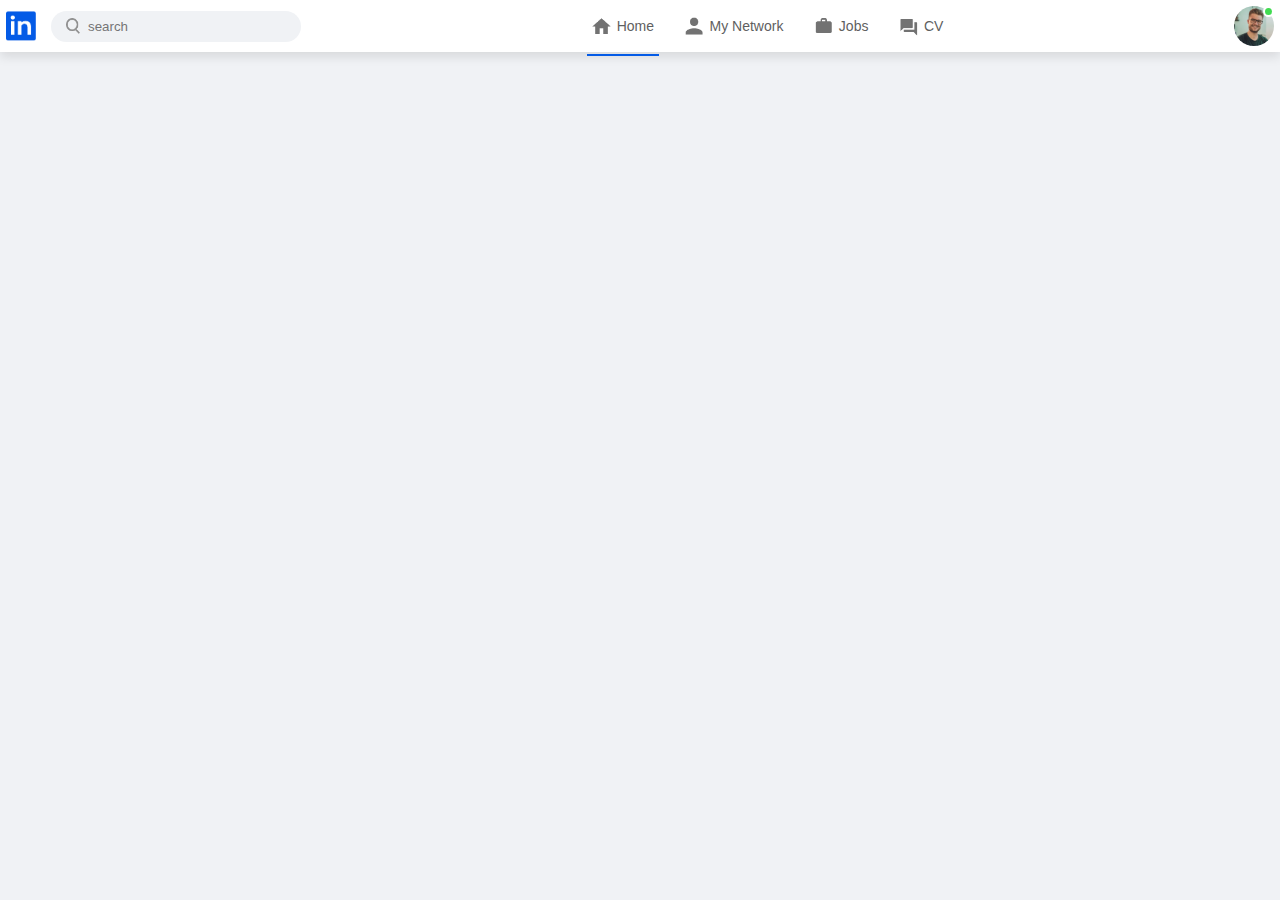
==== index.html @ 0d98f4b8 "Add files via upload" ====
<!DOCTYPE html>
<html lang="en">
<head>
    <meta charset="UTF-8">
    <meta name="viewport" content="width=device-width, initial-scale=1.0">
    <title>Pro Connector</title>
    <link rel="stylesheet" href="styles.css">
</head>
<body>
    <nav class="navbar">
    
    <div class="navbar-left">
        
        <a href="index.html"class="logo"><img src="images//logo.png" alt=""></a>
        <div class="search-box">
            <img src="images/search.png" alt="">
            <input type="text" placeholder="search">

        </div>
    </div>
    <div class="navbar-center">
        <ul>
            <li><a href="#" class="active-link" > <img src="images/home.png" alt="">Home</a></li>
            <li><a href="#" > <img src="images/network.png" alt="">My Network</a></li>
            <li><a href="#" > <img src="images/jobs.png" alt="">Jobs</a></li>
            <li><a href="#" > <img src="images/message.png" alt="">CV</a></li>
        </ul>
    </div>
    <div class="navbar-right">
        <div class="online">
        <img src="images/user-1.png" class="nav-profile-img" alt="">
    </div>
    </div> 
</nav>
    
    
</body>
</html>
---- styles.css ----
* {
    font-family: 'Poppins', sans-serif;
    box-sizing: border-box;
    margin: 0;
    padding: 0;
}

body{
    background-color: #f0f2f5;
    color: #5f5f5f;

}

a{
    text-decoration: none;
    color: #5f5f5f;
}

.navbar{
    display: flex;
    align-items: center;
    justify-content: space-between;
    background-color: #fff;
    position: sticky;
    padding: 6px 6px;
    top: 0;
    z-index: 100;
    box-shadow: 0 5px 10px rgba(0, 0, 0, 0.1);
}

.logo img{
    width: 30px;
    display: block;
    margin-right: 15px;
}

.navbar-center ul li{
    display: inline-block;
    list-style: none;

}

.navbar-center ul li a{
    display: flex;
    align-items: center;
    font-size: 14px;
    margin: 5px 8px;
    padding-right: 5px;
    position: relative;
}


.navbar-center ul li a::after{
    content: '';
    width: 0;
    height:2px;
    background: #045be6;
    position: absolute;
    bottom: -15px;
    transition: width 0.3s;
}

.navbar-center ul li a:hover::after,
.navbar-center ul li a.active-link::after{
    width: 100%;
}

.navbar-center ul li a:hover::after{
    width: 100px;
}












.navbar-center ul li a img{
    width: 30px;
}

.nav-profile-img{
    width: 40px;
    border-radius: 50%;
    display: block;
    cursor: pointer;
    position: relative;

}

.online{
    position: relative;
}

.online::after{
    content: '';
    width: 7px;
    height: 7px;
    border: 2px solid #fff ;
    border-radius: 50%;
    right: 0px;
    top: 0px;
    background: #41db51 ;
    position: absolute;
}

.search-box{
    background-color: #f0f2f5;
    width: 250px;
    border-radius: 20px;
    display: flex;
    align-items: center;
    padding: 0 15px;

}

.search-box img
{
    width: 14px ;

}

.search-box input{
    width: 100px;
    background: transparent;
    padding: 8px;
    outline: none;
    border: none;
}


.navbar-left{
    display: flex;
    align-items: center;
}
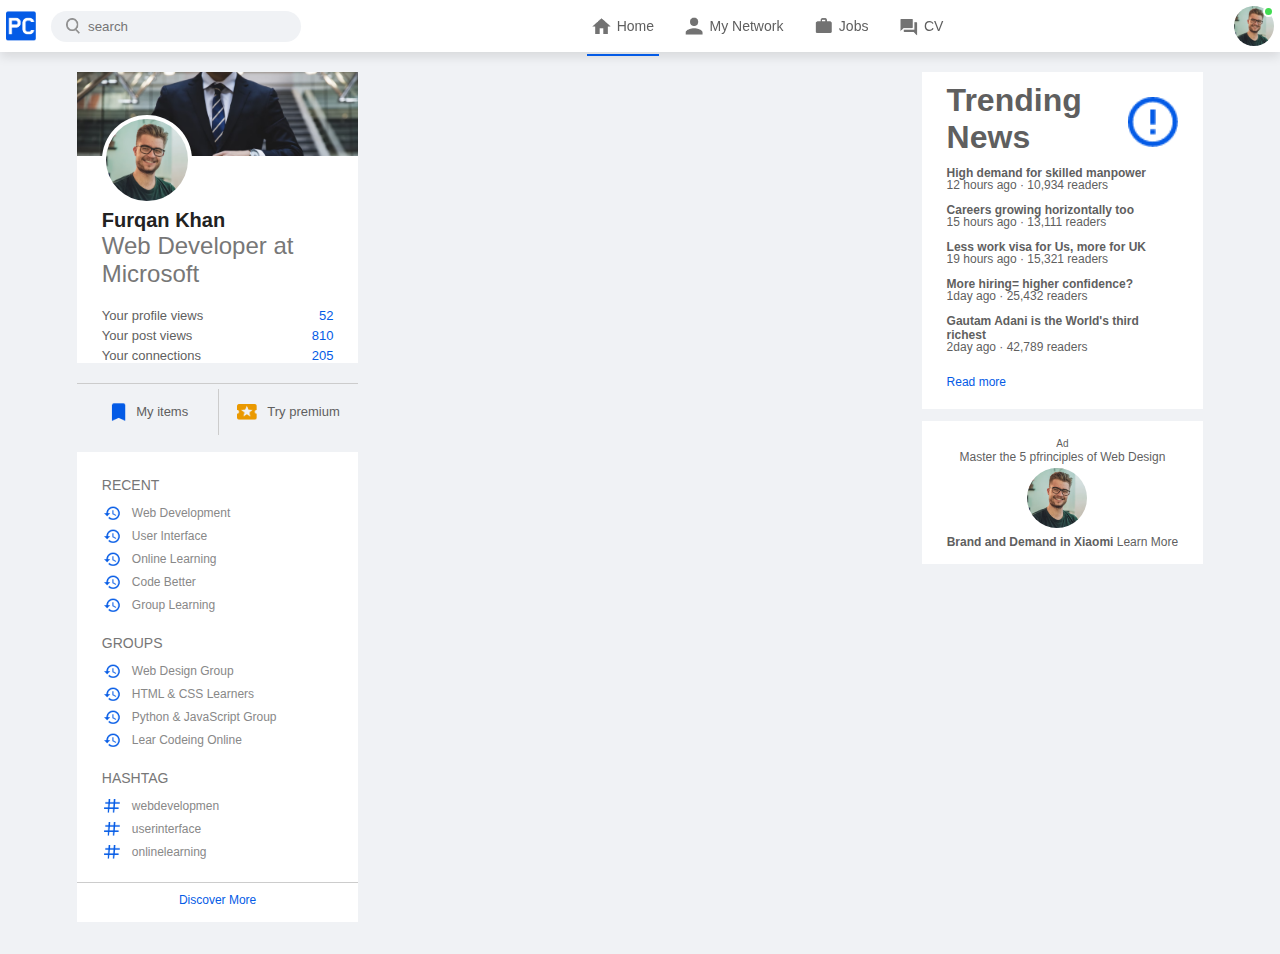
==== commit 2b9dcb46: "Initial commit" ====
--- a/index.html
+++ b/index.html
@@ -1,38 +1,152 @@
-<!DOCTYPE html>
-<html lang="en">
-<head>
-    <meta charset="UTF-8">
-    <meta name="viewport" content="width=device-width, initial-scale=1.0">
-    <title>Pro Connector</title>
-    <link rel="stylesheet" href="styles.css">
-</head>
-<body>
-    <nav class="navbar">
-    
-    <div class="navbar-left">
-        
-        <a href="index.html"class="logo"><img src="images//logo.png" alt=""></a>
-        <div class="search-box">
-            <img src="images/search.png" alt="">
-            <input type="text" placeholder="search">
-
-        </div>
-    </div>
-    <div class="navbar-center">
-        <ul>
-            <li><a href="#" class="active-link" > <img src="images/home.png" alt="">Home</a></li>
-            <li><a href="#" > <img src="images/network.png" alt="">My Network</a></li>
-            <li><a href="#" > <img src="images/jobs.png" alt="">Jobs</a></li>
-            <li><a href="#" > <img src="images/message.png" alt="">CV</a></li>
-        </ul>
-    </div>
-    <div class="navbar-right">
-        <div class="online">
-        <img src="images/user-1.png" class="nav-profile-img" alt="">
-    </div>
-    </div> 
-</nav>
-    
-    
-</body>
+<!DOCTYPE html>
+<html lang="en">
+<head>
+    <meta charset="UTF-8">
+    <meta name="viewport" content="width=device-width, initial-scale=1.0">
+    <title>Pro Connector</title>
+    <link rel="icon" href="./images/icon-logo.png">
+    <link rel="stylesheet" href="styles.css">
+    
+</head>
+<body>
+    <nav class="navbar">
+    
+    <div class="navbar-left">
+        
+        <a href="index.html"class="logo"><img src="images//logo.png" alt=""></a>
+        <div class="search-box">
+            <img src="images/search.png" alt="">
+            <input type="text" placeholder="search">
+
+        </div>  
+    </div>
+    <div class="navbar-center">
+        <ul>
+            <li><a href="#" class="active-link" > <img src="images/home.png" alt="">Home</a></li>
+            <li><a href="#" > <img src="images/network.png" alt="">My Network</a></li>
+            <li><a href="#" > <img src="images/jobs.png" alt="">Jobs</a></li>
+            <li><a href="#" > <img src="images/message.png" alt="">CV</a></li>
+        </ul>
+    </div>
+    <div class="navbar-right">
+        <div class="online">
+        <img src="images/user-1.png" class="nav-profile-img" alt="">
+    </div>
+    </div> 
+</nav>
+
+
+<!-- ...........NavBAr Closed............... -->
+
+
+
+<div class="container">
+
+    <div class="left-sidebar">
+  
+    <div class="sidebar-profile-box">
+        <img src="images/cover-pic.png" width="100%" alt="">
+        <div class="sidebar-profile-info">
+            <img src="images/user-1.png" alt="">
+        <h1>Furqan Khan</h1> 
+        <h3>Web Developer at Microsoft</h3> 
+        <ul>
+            <li>Your profile views <span>52</span></li>
+            <li>Your post views <span>810</span></li>
+            <li>Your connections  <span>205 </span></li>
+        </ul>
+      </div>
+    </div>
+
+    <div class="sidebar-profile-link">
+        <a href="#"><img src="images/items.png" alt=""> My items</a>
+        <a href="#"><img src="images/premium.png" alt=""> Try premium</a>
+        
+    </div>
+
+
+    <div class="sidebar-activity">
+        <h3>RECENT</h3>
+        <a href="#"> <img src="images/recent.png" alt="">Web Development</a>
+        <a href="#"> <img src="images/recent.png" alt="">User Interface</a>
+        <a href="#"> <img src="images/recent.png" alt="">Online Learning</a>
+        <a href="#"> <img src="images/recent.png" alt="">Code Better</a>
+        <a href="#"> <img src="images/recent.png" alt="">Group Learning</a>
+        <h3>GROUPS</h3>
+        <a href="#"> <img src="images/recent.png" alt="">Web Design Group</a>
+        <a href="#"> <img src="images/recent.png" alt="">HTML & CSS Learners</a>
+        <a href="#"> <img src="images/recent.png" alt="">Python & JavaScript Group</a>
+        <a href="#"> <img src="images/recent.png" alt="">Lear Codeing Online</a>
+
+        <h3>HASHTAG</h3>
+        <a href="#"> <img src="images/hashtag.png" alt="">webdevelopmen</a>
+        <a href="#"> <img src="images/hashtag.png" alt="">userinterface</a>
+        <a href="#"> <img src="images/hashtag.png" alt="">onlinelearning</a>
+
+       <div class="discover-more-link">
+        <a href="#">Discover More</a>
+       </div>
+        
+    </div>
+        
+
+
+
+    </div>
+    <div class="main-content"></div>
+
+    <div class="right-sidebar">
+        <div class="sidebar-news">
+            <img src="images/more.png" alt="" class="info-icon">
+            <h1>Trending News</h1>
+            <a href="#">High demand for skilled manpower</a>
+            <span>12 hours ago &middot; 10,934 readers</span>
+            
+
+            <a href="#">Careers growing horizontally too</a>
+            <span>15 hours ago &middot; 13,111 readers</span>
+
+            <a href="#">Less work visa for Us, more for UK</a>
+            <span>19 hours ago &middot; 15,321 readers</span>
+            
+            <a href="#">More hiring= higher confidence?</a>
+            <span>1day ago &middot; 25,432 readers</span>
+
+            <a href="#">Gautam Adani is the World's third richest</a>
+            <span>2day ago &middot; 42,789 readers</span>
+
+
+            <a href="#" class="read-more-link">Read more</a>
+
+        </div>
+          <div class="sidebar-ad">
+
+            <small>Ad</small>
+            <p>Master the 5 pfrinciples of Web Design</p>
+            <div>
+                <img src="images/user-1.png" alt="">
+                <img src="images/mi.png" alt="">
+            </div>
+            <b>Brand and Demand in Xiaomi</b>
+            <a href="#" class="ad-link">Learn More</a>
+          </div>
+
+    </div>
+</div>
+
+
+
+
+
+
+
+
+
+
+
+
+
+    
+    
+</body>
 </html>--- a/styles.css
+++ b/styles.css
@@ -1,170 +1,375 @@
-* {
-    font-family: 'Poppins', sans-serif;
-    box-sizing: border-box;
-    margin: 0;
-    padding: 0;
-}
-
-body{
-    background-color: #f0f2f5;
-    color: #5f5f5f;
-
-}
-
-a{
-    text-decoration: none;
-    color: #5f5f5f;
-}
-
-.navbar{
-    display: flex;
-    align-items: center;
-    justify-content: space-between;
-    background-color: #fff;
-    position: sticky;
-    padding: 6px 6px;
-    top: 0;
-    z-index: 100;
-    box-shadow: 0 5px 10px rgba(0, 0, 0, 0.1);
-}
-
-.logo img{
-    width: 30px;
-    display: block;
-    margin-right: 15px;
-}
-
-.navbar-center ul li{
-    display: inline-block;
-    list-style: none;
-
-}
-
-.navbar-center ul li a{
-    display: flex;
-    align-items: center;
-    font-size: 14px;
-    margin: 5px 8px;
-    padding-right: 5px;
-    position: relative;
-}
-
-
-.navbar-center ul li a::after{
-    content: '';
-    width: 0;
-    height:2px;
-    background: #045be6;
-    position: absolute;
-    bottom: -15px;
-    transition: width 0.3s;
-}
-
-.navbar-center ul li a:hover::after,
-.navbar-center ul li a.active-link::after{
-    width: 100%;
-}
-
-.navbar-center ul li a:hover::after{
-    width: 100px;
-}
-
-
-
-
-
-
-
-
-
-
-
-
-.navbar-center ul li a img{
-    width: 30px;
-}
-
-.nav-profile-img{
-    width: 40px;
-    border-radius: 50%;
-    display: block;
-    cursor: pointer;
-    position: relative;
-
-}
-
-.online{
-    position: relative;
-}
-
-.online::after{
-    content: '';
-    width: 7px;
-    height: 7px;
-    border: 2px solid #fff ;
-    border-radius: 50%;
-    right: 0px;
-    top: 0px;
-    background: #41db51 ;
-    position: absolute;
-}
-
-.search-box{
-    background-color: #f0f2f5;
-    width: 250px;
-    border-radius: 20px;
-    display: flex;
-    align-items: center;
-    padding: 0 15px;
-
-}
-
-.search-box img
-{
-    width: 14px ;
-
-}
-
-.search-box input{
-    width: 100px;
-    background: transparent;
-    padding: 8px;
-    outline: none;
-    border: none;
-}
-
-
-.navbar-left{
-    display: flex;
-    align-items: center;
-}
-
-
-
-
-
-
-
-
-
-
-
-
-
-
-
- 
-
-
-
-
-
-
-
-
-
-
-
-
-
-
+* {
+    font-family: 'Poppins', sans-serif;
+    box-sizing: border-box;
+    margin: 0;
+    padding: 0;
+}
+
+body{
+    background-color: #f0f2f5;
+    color: #5f5f5f;
+
+}
+
+a{
+    text-decoration: none;
+    color: #5f5f5f;
+}
+
+.navbar{
+    display: flex;
+    align-items: center;
+    justify-content: space-between;
+    background-color: #fff;
+    position: sticky;
+    padding: 6px 6px;
+    top: 0;
+    z-index: 100;
+    box-shadow: 0 5px 10px rgba(0, 0, 0, 0.1);
+}
+
+.logo img{
+    width: 30px;
+    display: block;
+    margin-right: 15px;
+}
+
+.navbar-center ul li{
+    display: inline-block;
+    list-style: none;
+
+}
+
+.navbar-center ul li a{
+    display: flex;
+    align-items: center;
+    font-size: 14px;
+    margin: 5px 8px;
+    padding-right: 5px;
+    position: relative;
+}
+
+
+.navbar-center ul li a::after{
+    content: '';
+    width: 0;
+    height:2px;
+    background: #045be6;
+    position: absolute;
+    bottom: -15px;
+    transition: width 0.3s;
+}
+
+.navbar-center ul li a:hover::after,
+.navbar-center ul li a.active-link::after{
+    width: 100%;
+}
+
+.navbar-center ul li a:hover::after{
+    width: 100px;
+}
+
+
+
+
+
+
+
+
+
+
+
+
+.navbar-center ul li a img{
+    width: 30px;
+}
+
+.nav-profile-img{
+    width: 40px;
+    border-radius: 50%;
+    display: block;
+    cursor: pointer;
+    position: relative;
+
+}
+
+.online{
+    position: relative;
+}
+
+.online::after{
+    content: '';
+    width: 7px;
+    height: 7px;
+    border: 2px solid #fff ;
+    border-radius: 50%;
+    right: 0px;
+    top: 0px;
+    background: #41db51 ;
+    position: absolute;
+}
+
+.search-box{
+    background-color: #f0f2f5;
+    width: 250px;
+    border-radius: 20px;
+    display: flex;
+    align-items: center;
+    padding: 0 15px;
+
+}
+
+.search-box img
+{
+    width: 14px ;
+
+}
+
+.search-box input{
+    width: 100px;
+    background: transparent;
+    padding: 8px;
+    outline: none;
+    border: none;
+}
+
+
+.navbar-left{
+    display: flex;
+    align-items: center;
+}
+
+
+
+
+.container{
+    padding: 20px 6%;
+    display: flex;
+    flex-wrap: wrap;
+    justify-content: space-between;
+}
+
+
+.left-sidebar{
+    flex-basis:25%;
+    align-self:flex-start ;
+
+}
+
+.sidebar-profile-box{
+    background: #fff;      
+
+}
+
+.sidebar-profile-info{
+    padding: 0 25px;
+}
+
+.sidebar-profile-info img{
+    width: 90px;
+    border-radius: 50%;
+    background: #fff;
+    padding: 4px;
+    margin-top: -45px;
+}
+
+.sidebar-profile-info h1 {
+    font-size: 20px;
+    font-weight: 600;
+    color: #222;
+}
+
+.sidebar-profile-info h3{
+    font-size: 24px;
+    font-weight: 500;
+    color: #777;
+}
+
+.sidebar-profile-info ul {
+    list-style: none;
+    margin: 20px 0;
+}
+
+.sidebar-profile-info ul li{
+    width:100%;
+    margin:5px 0;
+    font-size: 13px;
+
+}
+
+
+.sidebar-profile-info ul li span{
+    float: right;
+    color: #045be6;
+
+} 
+
+.sidebar-profile-link{
+    display: flex;
+    align-items: center;
+    border-top:1px solid #ccc;
+
+}
+
+
+.sidebar-profile-link a{
+    flex-basis: 50%;
+    display: flex;
+    align-items: center;
+    justify-content: center;
+    padding: 15px 0;
+    font-size: 13px;
+    border-left: 1px solid #ccc;
+
+}
+
+
+.sidebar-profile-link a:first-child{
+    border-left: 0px;
+}
+
+.sidebar-profile-link a img{
+    width: 20px;
+    margin-right: 10px;
+
+}
+
+
+
+.sidebar-activity{
+    background: #fff;
+    padding: 5px 25px;
+    margin: 12px 0;
+}
+
+.sidebar-activity h3{
+    color: #777;
+    font-size: 14px;
+    font-weight: 500;
+    margin: 20px 0 10px;
+}
+
+.sidebar-activity a{
+    display: flex;
+    align-items: center;
+    font-size: 12px;
+    font-weight: 500;
+    color: #888;
+    margin: 3px 0;
+
+}
+
+.sidebar-activity a img{
+    width: 20px;
+    margin-right: 10px;
+}
+
+.discover-more-link{
+    border-top: 1px solid #ccc;
+    text-align: center;
+    margin-top: 20px;
+    margin-left: -25px;
+    margin-right: -25px;
+}
+
+.discover-more-link a{
+    color:#045be6 ;
+    display: inline-block;
+    margin: 10px 0;
+}
+
+
+
+
+
+
+
+.right-sidebar{
+    flex-basis:25%;
+    align-self:flex-start ;
+
+}
+
+.sidebar-news{
+    background: #fff;
+    padding: 10px 25px;
+}
+
+
+.info-icon{
+    width: 50px;
+    float: right;
+    margin-top: 15px;
+}
+
+.sidebar-news h3{
+    font-size: 18px;
+    font-weight: 600;
+    color: #333;
+    margin: 10px 0 30px;
+
+}
+
+
+.sidebar-news a{
+    display: block;
+    font-size: 12px;
+    font-weight: 600;
+    margin-top: 10px;
+    margin-bottom: -5px;
+       
+}
+
+.sidebar-news span{
+    font-size: 12px;
+}
+
+.sidebar-news .read-more-link{
+    color: #045be6;
+    font-weight: 500;
+    margin: 20px 0 10px;
+}
+
+.sidebar-ad{
+    background: #fff;
+    padding: 15px 25px;
+    text-align: center;
+    margin: 12px 0;
+    font-size: 12px;
+}
+
+.sidebar-ad img{
+    width: 60px;
+    border-radius: 50%;
+    margin: 4px;
+}
+
+
+
+
+
+
+
+
+
+
+
+
+ 
+
+
+
+
+
+.main-content{
+    flex-basis: 47%;
+}
+
+
+
+
+
+
+
+
+
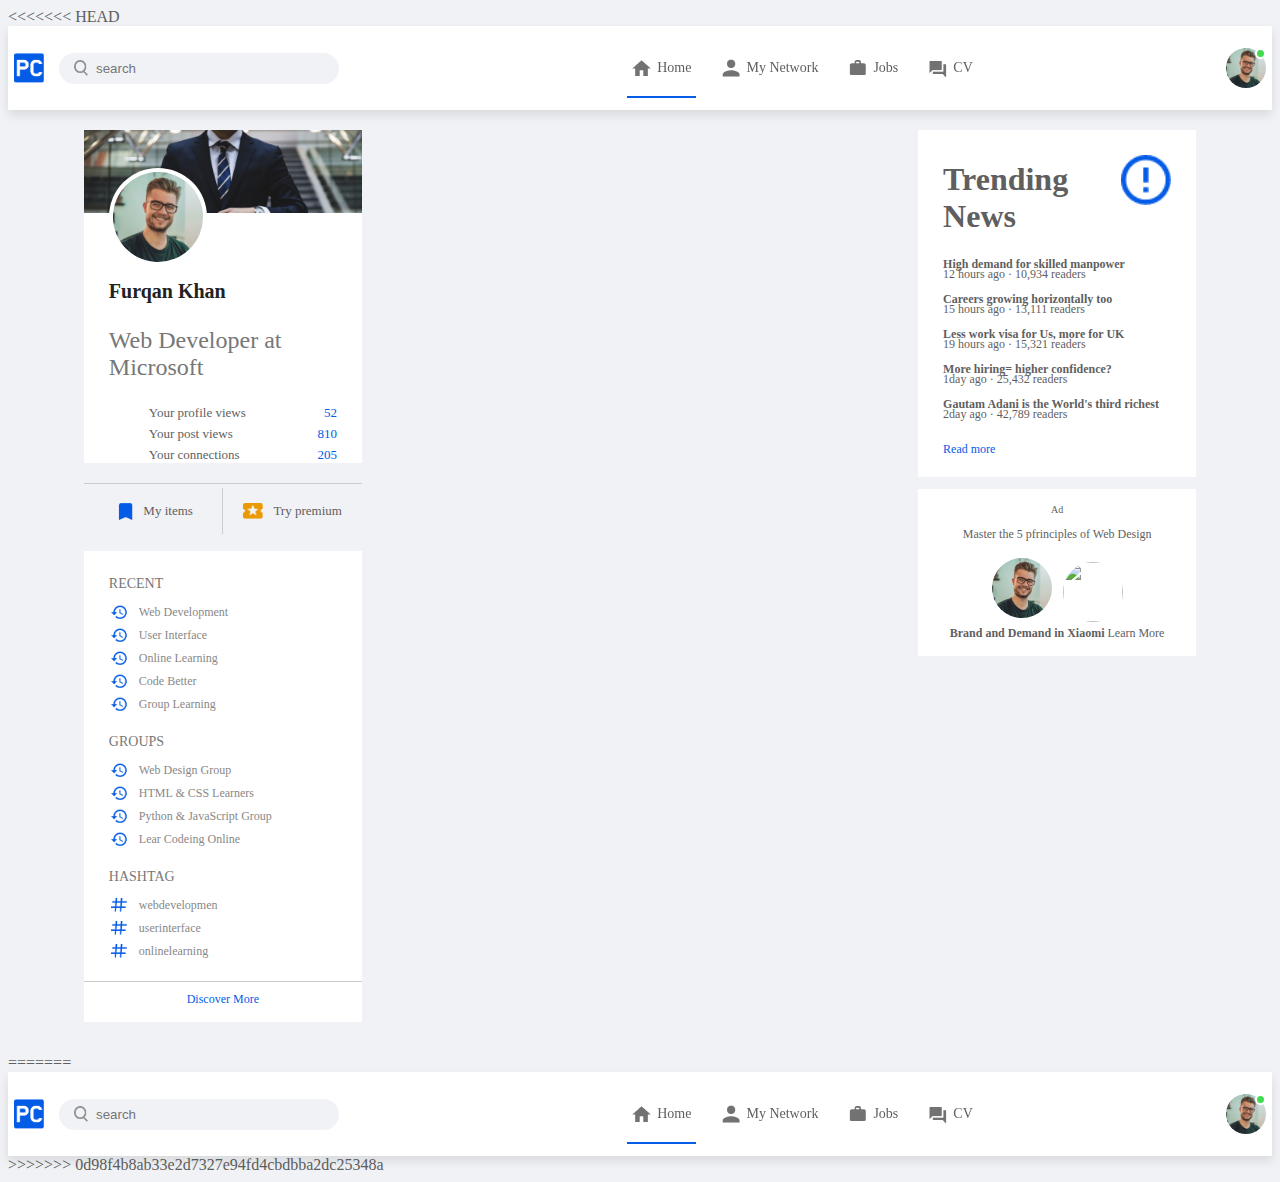
==== commit accafd8f: "Resolved merge conflicts" ====
--- a/index.html
+++ b/index.html
@@ -1,3 +1,4 @@
+<<<<<<< HEAD
 <!DOCTYPE html>
 <html lang="en">
 <head>
@@ -149,4 +150,43 @@
     
     
 </body>
+=======
+<!DOCTYPE html>
+<html lang="en">
+<head>
+    <meta charset="UTF-8">
+    <meta name="viewport" content="width=device-width, initial-scale=1.0">
+    <title>Pro Connector</title>
+    <link rel="stylesheet" href="styles.css">
+</head>
+<body>
+    <nav class="navbar">
+    
+    <div class="navbar-left">
+        
+        <a href="index.html"class="logo"><img src="images//logo.png" alt=""></a>
+        <div class="search-box">
+            <img src="images/search.png" alt="">
+            <input type="text" placeholder="search">
+
+        </div>
+    </div>
+    <div class="navbar-center">
+        <ul>
+            <li><a href="#" class="active-link" > <img src="images/home.png" alt="">Home</a></li>
+            <li><a href="#" > <img src="images/network.png" alt="">My Network</a></li>
+            <li><a href="#" > <img src="images/jobs.png" alt="">Jobs</a></li>
+            <li><a href="#" > <img src="images/message.png" alt="">CV</a></li>
+        </ul>
+    </div>
+    <div class="navbar-right">
+        <div class="online">
+        <img src="images/user-1.png" class="nav-profile-img" alt="">
+    </div>
+    </div> 
+</nav>
+    
+    
+</body>
+>>>>>>> 0d98f4b8ab33e2d7327e94fd4cbdbba2dc25348a
 </html>--- a/styles.css
+++ b/styles.css
@@ -1,3 +1,4 @@
+<<<<<<< HEAD
 * {
     font-family: 'Poppins', sans-serif;
     box-sizing: border-box;
@@ -373,3 +374,175 @@
 
 
 
+=======
+* {
+    font-family: 'Poppins', sans-serif;
+    box-sizing: border-box;
+    margin: 0;
+    padding: 0;
+}
+
+body{
+    background-color: #f0f2f5;
+    color: #5f5f5f;
+
+}
+
+a{
+    text-decoration: none;
+    color: #5f5f5f;
+}
+
+.navbar{
+    display: flex;
+    align-items: center;
+    justify-content: space-between;
+    background-color: #fff;
+    position: sticky;
+    padding: 6px 6px;
+    top: 0;
+    z-index: 100;
+    box-shadow: 0 5px 10px rgba(0, 0, 0, 0.1);
+}
+
+.logo img{
+    width: 30px;
+    display: block;
+    margin-right: 15px;
+}
+
+.navbar-center ul li{
+    display: inline-block;
+    list-style: none;
+
+}
+
+.navbar-center ul li a{
+    display: flex;
+    align-items: center;
+    font-size: 14px;
+    margin: 5px 8px;
+    padding-right: 5px;
+    position: relative;
+}
+
+
+.navbar-center ul li a::after{
+    content: '';
+    width: 0;
+    height:2px;
+    background: #045be6;
+    position: absolute;
+    bottom: -15px;
+    transition: width 0.3s;
+}
+
+.navbar-center ul li a:hover::after,
+.navbar-center ul li a.active-link::after{
+    width: 100%;
+}
+
+.navbar-center ul li a:hover::after{
+    width: 100px;
+}
+
+
+
+
+
+
+
+
+
+
+
+
+.navbar-center ul li a img{
+    width: 30px;
+}
+
+.nav-profile-img{
+    width: 40px;
+    border-radius: 50%;
+    display: block;
+    cursor: pointer;
+    position: relative;
+
+}
+
+.online{
+    position: relative;
+}
+
+.online::after{
+    content: '';
+    width: 7px;
+    height: 7px;
+    border: 2px solid #fff ;
+    border-radius: 50%;
+    right: 0px;
+    top: 0px;
+    background: #41db51 ;
+    position: absolute;
+}
+
+.search-box{
+    background-color: #f0f2f5;
+    width: 250px;
+    border-radius: 20px;
+    display: flex;
+    align-items: center;
+    padding: 0 15px;
+
+}
+
+.search-box img
+{
+    width: 14px ;
+
+}
+
+.search-box input{
+    width: 100px;
+    background: transparent;
+    padding: 8px;
+    outline: none;
+    border: none;
+}
+
+
+.navbar-left{
+    display: flex;
+    align-items: center;
+}
+
+
+
+
+
+
+
+
+
+
+
+
+
+
+
+ 
+
+
+
+
+
+
+
+
+
+
+
+
+
+
+>>>>>>> 0d98f4b8ab33e2d7327e94fd4cbdbba2dc25348a
--- a/styles.css
+++ b/styles.css
@@ -1,3 +1,4 @@
+<<<<<<< HEAD
 * {
     font-family: 'Poppins', sans-serif;
     box-sizing: border-box;
@@ -373,3 +374,175 @@
 
 
 
+=======
+* {
+    font-family: 'Poppins', sans-serif;
+    box-sizing: border-box;
+    margin: 0;
+    padding: 0;
+}
+
+body{
+    background-color: #f0f2f5;
+    color: #5f5f5f;
+
+}
+
+a{
+    text-decoration: none;
+    color: #5f5f5f;
+}
+
+.navbar{
+    display: flex;
+    align-items: center;
+    justify-content: space-between;
+    background-color: #fff;
+    position: sticky;
+    padding: 6px 6px;
+    top: 0;
+    z-index: 100;
+    box-shadow: 0 5px 10px rgba(0, 0, 0, 0.1);
+}
+
+.logo img{
+    width: 30px;
+    display: block;
+    margin-right: 15px;
+}
+
+.navbar-center ul li{
+    display: inline-block;
+    list-style: none;
+
+}
+
+.navbar-center ul li a{
+    display: flex;
+    align-items: center;
+    font-size: 14px;
+    margin: 5px 8px;
+    padding-right: 5px;
+    position: relative;
+}
+
+
+.navbar-center ul li a::after{
+    content: '';
+    width: 0;
+    height:2px;
+    background: #045be6;
+    position: absolute;
+    bottom: -15px;
+    transition: width 0.3s;
+}
+
+.navbar-center ul li a:hover::after,
+.navbar-center ul li a.active-link::after{
+    width: 100%;
+}
+
+.navbar-center ul li a:hover::after{
+    width: 100px;
+}
+
+
+
+
+
+
+
+
+
+
+
+
+.navbar-center ul li a img{
+    width: 30px;
+}
+
+.nav-profile-img{
+    width: 40px;
+    border-radius: 50%;
+    display: block;
+    cursor: pointer;
+    position: relative;
+
+}
+
+.online{
+    position: relative;
+}
+
+.online::after{
+    content: '';
+    width: 7px;
+    height: 7px;
+    border: 2px solid #fff ;
+    border-radius: 50%;
+    right: 0px;
+    top: 0px;
+    background: #41db51 ;
+    position: absolute;
+}
+
+.search-box{
+    background-color: #f0f2f5;
+    width: 250px;
+    border-radius: 20px;
+    display: flex;
+    align-items: center;
+    padding: 0 15px;
+
+}
+
+.search-box img
+{
+    width: 14px ;
+
+}
+
+.search-box input{
+    width: 100px;
+    background: transparent;
+    padding: 8px;
+    outline: none;
+    border: none;
+}
+
+
+.navbar-left{
+    display: flex;
+    align-items: center;
+}
+
+
+
+
+
+
+
+
+
+
+
+
+
+
+
+ 
+
+
+
+
+
+
+
+
+
+
+
+
+
+
+>>>>>>> 0d98f4b8ab33e2d7327e94fd4cbdbba2dc25348a
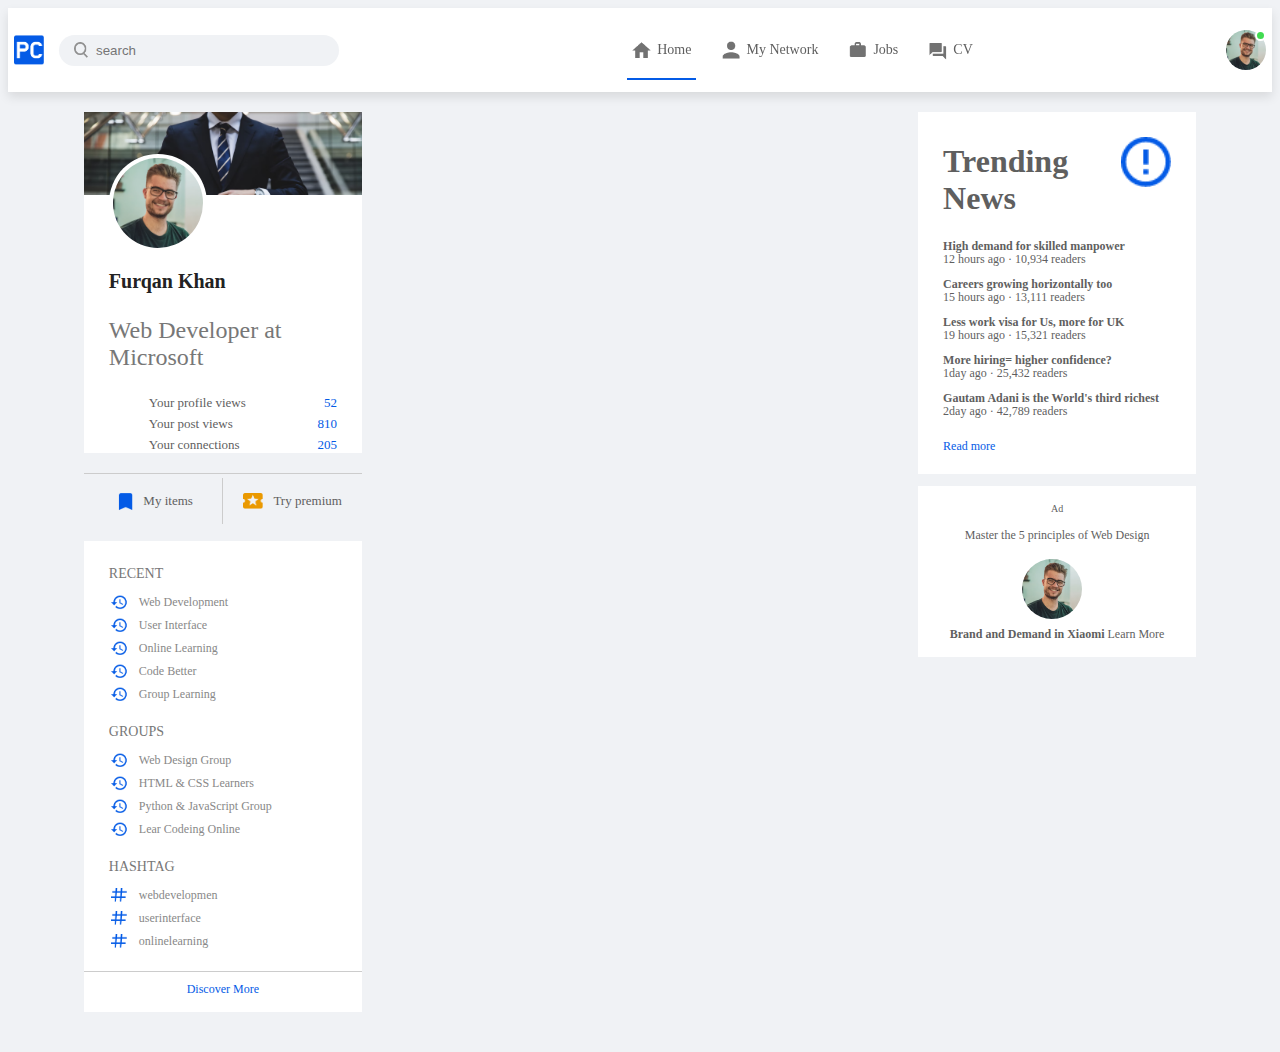
==== commit ea81870c: "Update index.html" ====
--- a/index.html
+++ b/index.html
@@ -1,4 +1,4 @@
-<<<<<<< HEAD
+
 <!DOCTYPE html>
 <html lang="en">
 <head>
@@ -123,7 +123,7 @@
           <div class="sidebar-ad">
 
             <small>Ad</small>
-            <p>Master the 5 pfrinciples of Web Design</p>
+            <p>Master the 5 principles of Web Design</p>
             <div>
                 <img src="images/user-1.png" alt="">
                 <img src="images/mi.png" alt="">
@@ -134,59 +134,7 @@
 
     </div>
 </div>
-
-
-
-
-
-
-
-
-
-
-
-
-
-    
     
 </body>
-=======
-<!DOCTYPE html>
-<html lang="en">
-<head>
-    <meta charset="UTF-8">
-    <meta name="viewport" content="width=device-width, initial-scale=1.0">
-    <title>Pro Connector</title>
-    <link rel="stylesheet" href="styles.css">
-</head>
-<body>
-    <nav class="navbar">
-    
-    <div class="navbar-left">
-        
-        <a href="index.html"class="logo"><img src="images//logo.png" alt=""></a>
-        <div class="search-box">
-            <img src="images/search.png" alt="">
-            <input type="text" placeholder="search">
-
-        </div>
-    </div>
-    <div class="navbar-center">
-        <ul>
-            <li><a href="#" class="active-link" > <img src="images/home.png" alt="">Home</a></li>
-            <li><a href="#" > <img src="images/network.png" alt="">My Network</a></li>
-            <li><a href="#" > <img src="images/jobs.png" alt="">Jobs</a></li>
-            <li><a href="#" > <img src="images/message.png" alt="">CV</a></li>
-        </ul>
-    </div>
-    <div class="navbar-right">
-        <div class="online">
-        <img src="images/user-1.png" class="nav-profile-img" alt="">
-    </div>
-    </div> 
-</nav>
-    
-    
 </body>
->>>>>>> 0d98f4b8ab33e2d7327e94fd4cbdbba2dc25348a
-</html>+</html>
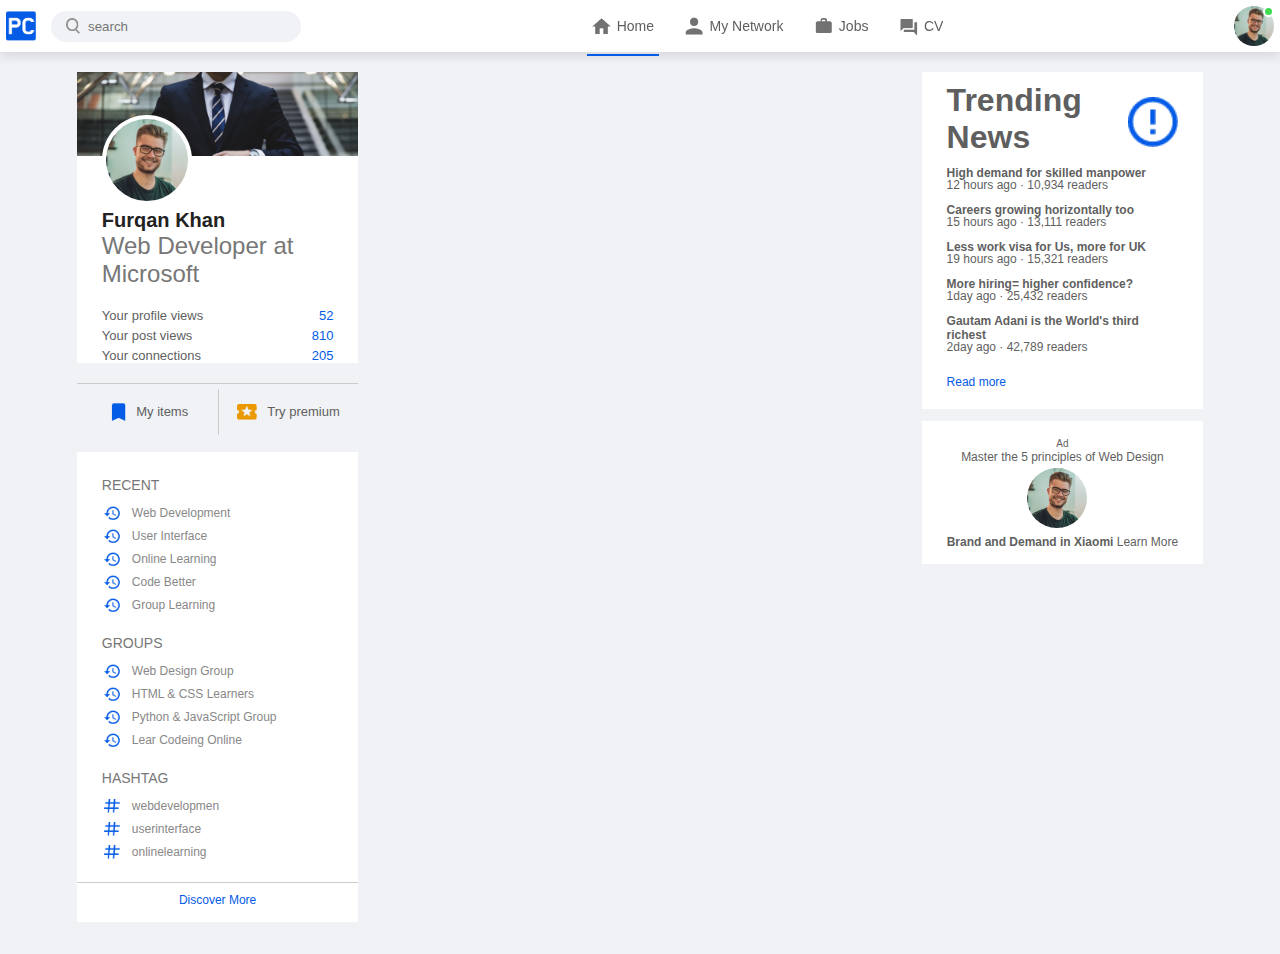
==== commit 37b64811: "Add files via upload" ====
--- a/index.html
+++ b/index.html
@@ -1,140 +1,142 @@
-
 <!DOCTYPE html>
 <html lang="en">
+
 <head>
     <meta charset="UTF-8">
     <meta name="viewport" content="width=device-width, initial-scale=1.0">
     <title>Pro Connector</title>
     <link rel="icon" href="./images/icon-logo.png">
     <link rel="stylesheet" href="styles.css">
-    
+
 </head>
+
 <body>
     <nav class="navbar">
-    
-    <div class="navbar-left">
-        
-        <a href="index.html"class="logo"><img src="images//logo.png" alt=""></a>
-        <div class="search-box">
-            <img src="images/search.png" alt="">
-            <input type="text" placeholder="search">
 
-        </div>  
-    </div>
-    <div class="navbar-center">
-        <ul>
-            <li><a href="#" class="active-link" > <img src="images/home.png" alt="">Home</a></li>
-            <li><a href="#" > <img src="images/network.png" alt="">My Network</a></li>
-            <li><a href="#" > <img src="images/jobs.png" alt="">Jobs</a></li>
-            <li><a href="#" > <img src="images/message.png" alt="">CV</a></li>
-        </ul>
-    </div>
-    <div class="navbar-right">
-        <div class="online">
-        <img src="images/user-1.png" class="nav-profile-img" alt="">
-    </div>
-    </div> 
-</nav>
+        <div class="navbar-left">
+
+            <a href="index.html" class="logo"><img src="images//logo.png" alt=""></a>
+            <div class="search-box">
+                <img src="images/search.png" alt="">
+                <input type="text" placeholder="search">
+
+            </div>
+        </div>
+        <div class="navbar-center">
+            <ul>
+                <li><a href="index.html" class="active-link"> <img src="images/home.png" alt="">Home</a></li>
+                <li><a href="network.html"> <img src="images/network.png" alt="">My Network</a></li>
+                <li><a href="jobs.html"> <img src="images/jobs.png" alt="">Jobs</a></li>
+                <li><a href="#"> <img src="images/message.png" alt="">CV</a></li>
+            </ul>
+        </div>
+        <div class="navbar-right">
+            <div class="online">
+                <img src="images/user-1.png" class="nav-profile-img" alt="">
+            </div>
+        </div>
+    </nav>
 
 
-<!-- ...........NavBAr Closed............... -->
+    <!-- ...........NavBAr Closed............... -->
 
 
 
-<div class="container">
+    <div class="container">
 
-    <div class="left-sidebar">
-  
-    <div class="sidebar-profile-box">
-        <img src="images/cover-pic.png" width="100%" alt="">
-        <div class="sidebar-profile-info">
-            <img src="images/user-1.png" alt="">
-        <h1>Furqan Khan</h1> 
-        <h3>Web Developer at Microsoft</h3> 
-        <ul>
-            <li>Your profile views <span>52</span></li>
-            <li>Your post views <span>810</span></li>
-            <li>Your connections  <span>205 </span></li>
-        </ul>
-      </div>
-    </div>
+        <div class="left-sidebar">
 
-    <div class="sidebar-profile-link">
-        <a href="#"><img src="images/items.png" alt=""> My items</a>
-        <a href="#"><img src="images/premium.png" alt=""> Try premium</a>
-        
-    </div>
+            <div class="sidebar-profile-box">
+                <img src="images/cover-pic.png" width="100%" alt="">
+                <div class="sidebar-profile-info">
+                    <img src="images/user-1.png" alt="">
+                    <h1>Furqan Khan</h1>
+                    <h3>Web Developer at Microsoft</h3>
+                    <ul>
+                        <li>Your profile views <span>52</span></li>
+                        <li>Your post views <span>810</span></li>
+                        <li>Your connections <span>205 </span></li>
+                    </ul>
+                </div>
+            </div>
+
+            <div class="sidebar-profile-link">
+                <a href="#"><img src="images/items.png" alt=""> My items</a>
+                <a href="#"><img src="images/premium.png" alt=""> Try premium</a>
+
+            </div>
 
 
-    <div class="sidebar-activity">
-        <h3>RECENT</h3>
-        <a href="#"> <img src="images/recent.png" alt="">Web Development</a>
-        <a href="#"> <img src="images/recent.png" alt="">User Interface</a>
-        <a href="#"> <img src="images/recent.png" alt="">Online Learning</a>
-        <a href="#"> <img src="images/recent.png" alt="">Code Better</a>
-        <a href="#"> <img src="images/recent.png" alt="">Group Learning</a>
-        <h3>GROUPS</h3>
-        <a href="#"> <img src="images/recent.png" alt="">Web Design Group</a>
-        <a href="#"> <img src="images/recent.png" alt="">HTML & CSS Learners</a>
-        <a href="#"> <img src="images/recent.png" alt="">Python & JavaScript Group</a>
-        <a href="#"> <img src="images/recent.png" alt="">Lear Codeing Online</a>
+            <div class="sidebar-activity">
+                <h3>RECENT</h3>
+                <a href="#"> <img src="images/recent.png" alt="">Web Development</a>
+                <a href="#"> <img src="images/recent.png" alt="">User Interface</a>
+                <a href="#"> <img src="images/recent.png" alt="">Online Learning</a>
+                <a href="#"> <img src="images/recent.png" alt="">Code Better</a>
+                <a href="#"> <img src="images/recent.png" alt="">Group Learning</a>
+                <h3>GROUPS</h3>
+                <a href="#"> <img src="images/recent.png" alt="">Web Design Group</a>
+                <a href="#"> <img src="images/recent.png" alt="">HTML & CSS Learners</a>
+                <a href="#"> <img src="images/recent.png" alt="">Python & JavaScript Group</a>
+                <a href="#"> <img src="images/recent.png" alt="">Lear Codeing Online</a>
 
-        <h3>HASHTAG</h3>
-        <a href="#"> <img src="images/hashtag.png" alt="">webdevelopmen</a>
-        <a href="#"> <img src="images/hashtag.png" alt="">userinterface</a>
-        <a href="#"> <img src="images/hashtag.png" alt="">onlinelearning</a>
+                <h3>HASHTAG</h3>
+                <a href="#"> <img src="images/hashtag.png" alt="">webdevelopmen</a>
+                <a href="#"> <img src="images/hashtag.png" alt="">userinterface</a>
+                <a href="#"> <img src="images/hashtag.png" alt="">onlinelearning</a>
 
-       <div class="discover-more-link">
-        <a href="#">Discover More</a>
-       </div>
-        
-    </div>
-        
+                <div class="discover-more-link">
+                    <a href="#">Discover More</a>
+                </div>
+
+            </div>
 
 
 
-    </div>
-    <div class="main-content"></div>
 
-    <div class="right-sidebar">
-        <div class="sidebar-news">
-            <img src="images/more.png" alt="" class="info-icon">
-            <h1>Trending News</h1>
-            <a href="#">High demand for skilled manpower</a>
-            <span>12 hours ago &middot; 10,934 readers</span>
-            
+        </div>
+        <div class="main-content"></div>
 
-            <a href="#">Careers growing horizontally too</a>
-            <span>15 hours ago &middot; 13,111 readers</span>
-
-            <a href="#">Less work visa for Us, more for UK</a>
-            <span>19 hours ago &middot; 15,321 readers</span>
-            
-            <a href="#">More hiring= higher confidence?</a>
-            <span>1day ago &middot; 25,432 readers</span>
-
-            <a href="#">Gautam Adani is the World's third richest</a>
-            <span>2day ago &middot; 42,789 readers</span>
+        <div class="right-sidebar">
+            <div class="sidebar-news">
+                <img src="images/more.png" alt="" class="info-icon">
+                <h1>Trending News</h1>
+                <a href="#">High demand for skilled manpower</a>
+                <span>12 hours ago &middot; 10,934 readers</span>
 
 
-            <a href="#" class="read-more-link">Read more</a>
+                <a href="#">Careers growing horizontally too</a>
+                <span>15 hours ago &middot; 13,111 readers</span>
+
+                <a href="#">Less work visa for Us, more for UK</a>
+                <span>19 hours ago &middot; 15,321 readers</span>
+
+                <a href="#">More hiring= higher confidence?</a>
+                <span>1day ago &middot; 25,432 readers</span>
+
+                <a href="#">Gautam Adani is the World's third richest</a>
+                <span>2day ago &middot; 42,789 readers</span>
+
+
+                <a href="#" class="read-more-link">Read more</a>
+
+            </div>
+            <div class="sidebar-ad">
+
+                <small>Ad</small>
+                <p>Master the 5 principles of Web Design</p>
+                <div>
+                    <img src="images/user-1.png" alt="">
+                    <img src="images/mi.png" alt="">
+                </div>
+                <b>Brand and Demand in Xiaomi</b>
+                <a href="#" class="ad-link">Learn More</a>
+            </div>
 
         </div>
-          <div class="sidebar-ad">
+    </div>
 
-            <small>Ad</small>
-            <p>Master the 5 principles of Web Design</p>
-            <div>
-                <img src="images/user-1.png" alt="">
-                <img src="images/mi.png" alt="">
-            </div>
-            <b>Brand and Demand in Xiaomi</b>
-            <a href="#" class="ad-link">Learn More</a>
-          </div>
-
-    </div>
-</div>
-    
 </body>
 </body>
-</html>
+
+</html>--- a/styles.css
+++ b/styles.css
@@ -1,4 +1,4 @@
-<<<<<<< HEAD
+
 * {
     font-family: 'Poppins', sans-serif;
     box-sizing: border-box;
@@ -374,175 +374,3 @@
 
 
 
-=======
-* {
-    font-family: 'Poppins', sans-serif;
-    box-sizing: border-box;
-    margin: 0;
-    padding: 0;
-}
-
-body{
-    background-color: #f0f2f5;
-    color: #5f5f5f;
-
-}
-
-a{
-    text-decoration: none;
-    color: #5f5f5f;
-}
-
-.navbar{
-    display: flex;
-    align-items: center;
-    justify-content: space-between;
-    background-color: #fff;
-    position: sticky;
-    padding: 6px 6px;
-    top: 0;
-    z-index: 100;
-    box-shadow: 0 5px 10px rgba(0, 0, 0, 0.1);
-}
-
-.logo img{
-    width: 30px;
-    display: block;
-    margin-right: 15px;
-}
-
-.navbar-center ul li{
-    display: inline-block;
-    list-style: none;
-
-}
-
-.navbar-center ul li a{
-    display: flex;
-    align-items: center;
-    font-size: 14px;
-    margin: 5px 8px;
-    padding-right: 5px;
-    position: relative;
-}
-
-
-.navbar-center ul li a::after{
-    content: '';
-    width: 0;
-    height:2px;
-    background: #045be6;
-    position: absolute;
-    bottom: -15px;
-    transition: width 0.3s;
-}
-
-.navbar-center ul li a:hover::after,
-.navbar-center ul li a.active-link::after{
-    width: 100%;
-}
-
-.navbar-center ul li a:hover::after{
-    width: 100px;
-}
-
-
-
-
-
-
-
-
-
-
-
-
-.navbar-center ul li a img{
-    width: 30px;
-}
-
-.nav-profile-img{
-    width: 40px;
-    border-radius: 50%;
-    display: block;
-    cursor: pointer;
-    position: relative;
-
-}
-
-.online{
-    position: relative;
-}
-
-.online::after{
-    content: '';
-    width: 7px;
-    height: 7px;
-    border: 2px solid #fff ;
-    border-radius: 50%;
-    right: 0px;
-    top: 0px;
-    background: #41db51 ;
-    position: absolute;
-}
-
-.search-box{
-    background-color: #f0f2f5;
-    width: 250px;
-    border-radius: 20px;
-    display: flex;
-    align-items: center;
-    padding: 0 15px;
-
-}
-
-.search-box img
-{
-    width: 14px ;
-
-}
-
-.search-box input{
-    width: 100px;
-    background: transparent;
-    padding: 8px;
-    outline: none;
-    border: none;
-}
-
-
-.navbar-left{
-    display: flex;
-    align-items: center;
-}
-
-
-
-
-
-
-
-
-
-
-
-
-
-
-
- 
-
-
-
-
-
-
-
-
-
-
-
-
-
-
->>>>>>> 0d98f4b8ab33e2d7327e94fd4cbdbba2dc25348a
